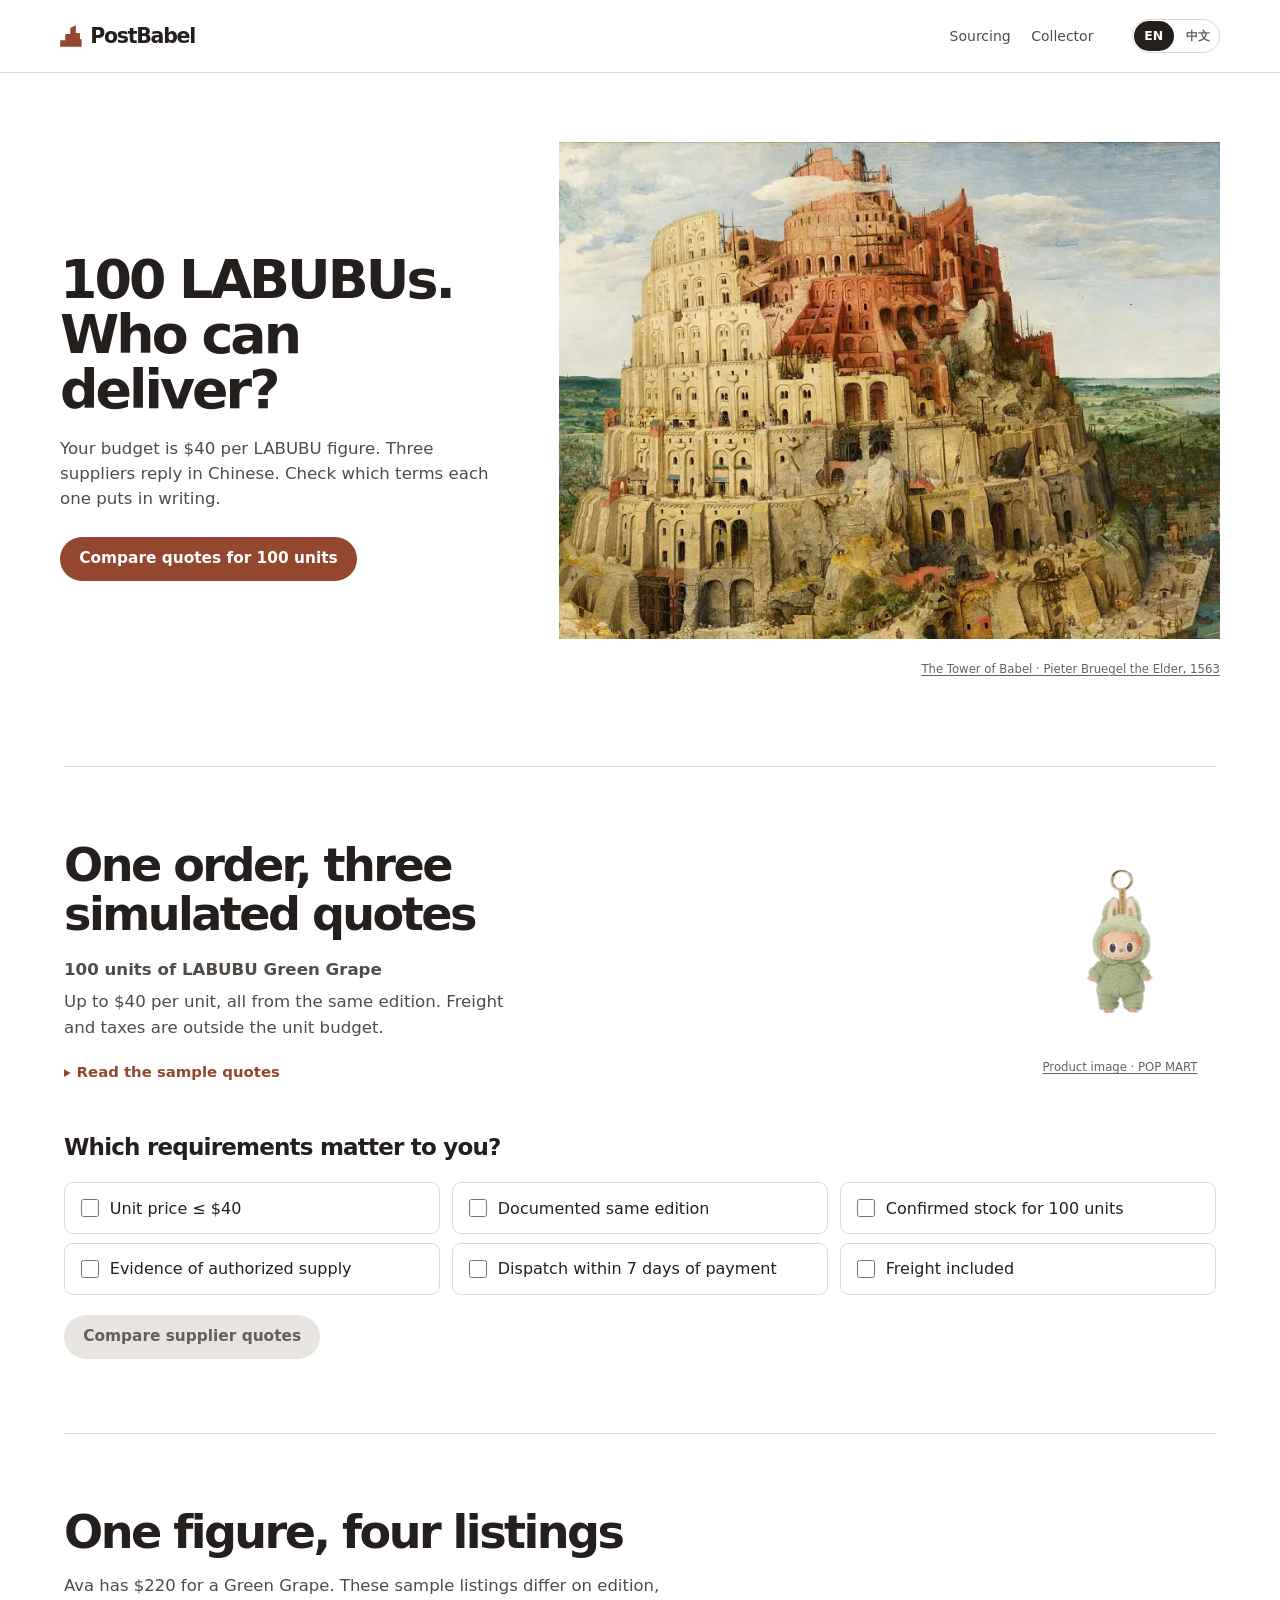
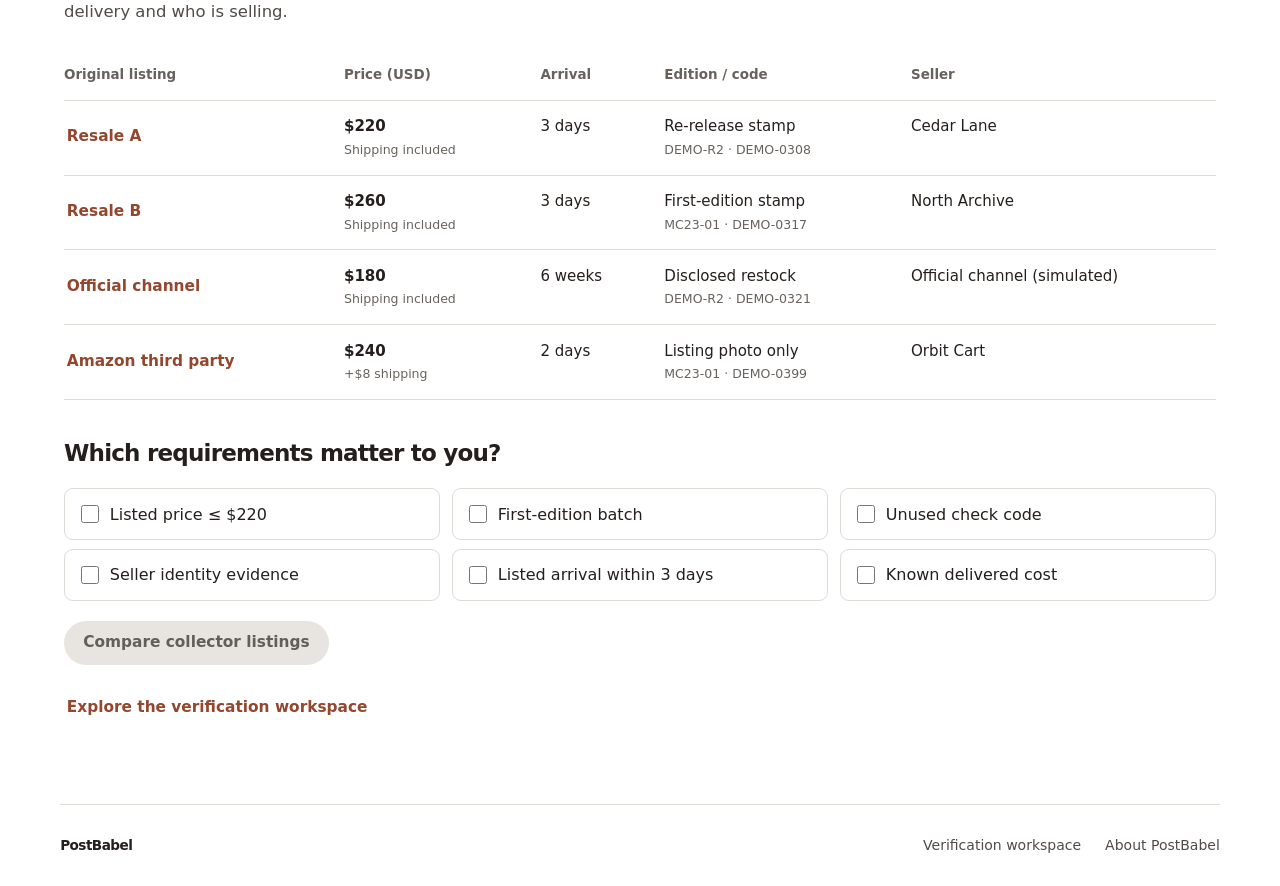
==== docs/index.html @ e01565d7 "Add the four judging materials and prepare the Pages directory" ====
<!doctype html>
<html lang="en">
<head>
  <meta charset="utf-8">
  <meta name="viewport" content="width=device-width, initial-scale=1">
  <meta name="theme-color" content="#ffffff">
  <meta name="description" content="Choose what matters for a LABUBU purchase. Compare the offers, read the original words, and see what to ask next.">
  <title>PostBabel · Compare offers</title>
  <link rel="icon" href="data:,">
  <link rel="preload" as="image" imagesrcset="assets/babel.webp 439w, assets/babel-medium.webp 800w, assets/babel-hero.webp 1240w" imagesizes="(max-width: 760px) 100vw, 55vw" fetchpriority="high">
  <link rel="stylesheet" href="style.css?v=20261121-rules">
  <script defer src="lib/sha256.js"></script>
  <script defer src="data.js?v=20261121-rules"></script>
  <script defer src="engine.js?v=20261121-rules"></script>
  <script defer src="comparison.js?v=20261121-rules"></script>
  <script defer src="views.js?v=20261121-rules"></script>
  <script defer src="story.js?v=20261121-rules"></script>
  <script defer src="locale.js?v=20261121-rules"></script>
  <script defer src="app.js?v=20261121-rules"></script>
</head>
<body data-layout="story">
  <header class="top">
    <div class="topInner">
      <button type="button" class="brand" data-act="home" aria-label="PostBabel home"><i class="brandMark" aria-hidden="true"></i>PostBabel</button>
      <nav id="sectionNav" aria-label="On this page"><a href="#sourcing">Sourcing</a><a href="#collector">Collector</a></nav>
      <nav id="views" aria-label="Console views" hidden></nav>
      <div class="language" role="group" aria-label="Display language">
        <button type="button" data-language="en" data-keep-language lang="en" aria-label="English" aria-pressed="true">EN</button>
        <button type="button" data-language="zh" data-keep-language lang="zh-CN" aria-label="中文" aria-pressed="false">中文</button>
      </div>
    </div>
  </header>
  <main class="shell"><div id="work"></div><aside id="rail" aria-label="Claim tape" hidden></aside></main>
  <footer class="storyFooter"><span>PostBabel</span><div class="footerTools"><button type="button" data-act="begin">Verification workspace</button><button type="button" data-act="settings">About &amp; settings</button></div></footer>
  <dialog id="dialog" aria-labelledby="dialogTitle">
    <div class="dialogbar"><span id="dialogTitle"></span><button type="button" class="quiet" data-act="close">Close ×</button></div>
    <div id="dialogBody"></div>
  </dialog>
  <div id="notice" role="status" aria-live="polite"></div>
</body>
</html>
---- docs/style.css ----
:root {
  color-scheme: light;
  --bg: #fff;
  --panel: #fff;
  --panel2: #f8f7f4;
  --ink: #241f1c;
  --dim: #504b46;
  --muted: #68625d;
  --line: #dedad5;
  --brick: #92472e;
  --brick-dark: #73351f;
  --brick-tint: #f9f1eb;
  --amber: #e6ae71;
  --moss: #3d684d;
  --red: #a64232;
  --font: -apple-system, BlinkMacSystemFont, system-ui, "Segoe UI", "PingFang SC", sans-serif;
  --mono: ui-monospace, "SFMono-Regular", Menlo, Consolas, monospace;
  --gutter: clamp(1rem, 4.7vw, 5rem);
  --page: 85rem;
  --reading: 72rem;
}
* { box-sizing: border-box; }
html { scroll-padding-block-start: 1.5rem; }
body {
  margin: 0;
  min-height: 100vh;
  display: flex;
  flex-direction: column;
  font: 1rem/1.5 var(--font);
  background: var(--bg);
  color: var(--ink);
}
button, input, select, textarea { font: inherit; }
button { border: 0; padding: 0; background: transparent; color: inherit; }
button, select, summary { cursor: pointer; }
button:disabled { cursor: default; }
a { color: var(--brick); text-underline-offset: .2em; }
h1, h2, h3, h4, p, figure { margin: 0; }
:where(a, button, input, summary, select, textarea, [tabindex]):focus-visible {
  outline: 3px solid #2265a9;
  outline-offset: 3px;
}
[hidden] { display: none !important; }

/* Masthead and colophon share the outer edges of the painting spread. */
.top {
  background: var(--bg);
  border-bottom: 1px solid var(--line);
}
.topInner, .storyFooter, .storyHero {
  width: min(var(--page), calc(100% - var(--gutter) * 2));
  margin-inline: auto;
}
.topInner {
  display: flex;
  min-height: 4.5rem;
  align-items: center;
  gap: clamp(1rem, 3vw, 3rem);
}
.brand {
  display: inline-flex;
  align-items: center;
  gap: .53rem;
  min-height: 44px;
  font-size: clamp(1.15rem, 1.6vw, 1.45rem);
  font-weight: 690;
  letter-spacing: -.06em;
  line-height: 1;
}
.brandMark {
  display: inline-block;
  flex: none;
  width: 1.05em;
  height: 1.05em;
  background: var(--brick);
  clip-path: polygon(0 100%, 0 70%, 24% 70%, 24% 41%, 47% 41%, 47% 13%, 73% 0, 73% 36%, 92% 36%, 92% 65%, 100% 65%, 100% 100%);
}
#sectionNav, #views { display: flex; align-items: center; gap: clamp(.5rem, 1.6vw, 1.8rem); }
#sectionNav { margin-inline-start: auto; }
#sectionNav a, #views button, .footerTools :is(a, button) {
  display: inline-flex;
  align-items: center;
  justify-content: center;
  min-height: 44px;
  color: var(--dim);
  text-decoration: none;
  font-size: .875rem;
  font-weight: 520;
}
#sectionNav a, #views button { min-width: 44px; }
#views button.on { color: var(--brick); box-shadow: inset 0 -2px var(--brick); }
.language {
  display: inline-flex;
  align-items: center;
  flex: none;
  position: relative;
  border-radius: 999px;
  isolation: isolate;
}
.language::before {
  position: absolute;
  content: "";
  z-index: -1;
  inset: 5px 0;
  border: 1px solid var(--line);
  border-radius: inherit;
}
.language button {
  position: relative;
  flex: none;
  min-width: 44px;
  min-height: 44px;
  padding: 0 .55rem;
  border-radius: 999px;
  color: var(--muted);
  font-size: .78rem;
  font-weight: 600;
}
.language button[aria-pressed=true] { color: white; }
.language button[aria-pressed=true]::before {
  content: "";
  position: absolute;
  z-index: -1;
  inset: 7px 2px;
  border-radius: inherit;
  background: var(--ink);
}
body[data-layout=workspace] .language { margin-inline-start: auto; }
body[data-layout=story] :is(#views, #rail),
body[data-layout=workspace] #sectionNav { display: none; }
body[data-layout=story] .shell { display: block; width: 100%; max-width: none; padding: 0; }
.shell { flex: 1; }
#work { min-width: 0; }
.storyFooter {
  position: static;
  display: flex;
  align-items: center;
  justify-content: space-between;
  gap: .25rem 2rem;
  flex-wrap: wrap;
  padding-block: 1.15rem;
  border-top: 1px solid var(--line);
  color: var(--muted);
  font-size: .85rem;
}
.storyFooter > span:first-child { color: var(--ink); font-weight: 650; letter-spacing: -.04em; }
.footerTools { display: flex; gap: .25rem 1.5rem; flex-wrap: wrap; }

/* The artwork sets the hero's proportions, without a crop or colour overlay. */
.storyHero {
  display: grid;
  grid-template-columns: minmax(0, .8fr) minmax(0, 1.2fr);
  align-items: center;
  gap: clamp(2rem, 4.5vw, 5rem);
  padding-block: clamp(2.75rem, 5.4vw, 6rem) clamp(3.5rem, 5.8vw, 6.5rem);
}
.storyHeroCopy, .caseIntro, .criteriaForm, .comparisonResult, .evidenceList, .evidenceDialog {
  min-width: 0;
  overflow-wrap: anywhere;
}
.storyHeroCopy { container-type: inline-size; }
.storyHeroCopy h1 {
  font-size: clamp(2.4rem, 12.2cqi, 4.35rem);
  font-weight: 610;
  letter-spacing: -.055em;
  line-height: 1.02;
  text-wrap: balance;
}
.storyHeroCopy p, .caseIntro p {
  max-width: 43ch;
  margin-top: 1.15rem;
  color: var(--dim);
  font-size: clamp(1.04rem, 1.2vw, 1.29rem);
  line-height: 1.52;
  text-wrap: pretty;
}
.storyHeroCopy > :is(.storyPrimary, .storyLink),
.storyHeroCopy > :has(> .storyPrimary) { margin-top: 1.55rem; }
.towerArt { min-width: 0; align-self: center; }
.towerArt picture, .towerArt img { display: block; width: 100%; }
.towerArt img { height: auto; aspect-ratio: 1240 / 932; object-fit: contain; }
.towerArt figcaption, .productArt figcaption {
  margin-top: .52rem;
  color: var(--muted);
  font-size: .73rem;
  line-height: 1.5;
}
.towerArt figcaption { text-align: end; }
.towerArt figcaption a, .productArt figcaption a {
  display: inline-flex;
  align-items: center;
  min-height: 44px;
  color: inherit;
}
.storySection {
  width: min(var(--reading), calc(100% - var(--gutter) * 2));
  margin-inline: auto;
  padding-block: clamp(2.8rem, 5.8vw, 6rem);
  border-top: 1px solid var(--line);
}
.caseIntro {
  display: grid;
  grid-template-columns: minmax(0, 1fr) auto;
  align-items: center;
  gap: clamp(1.3rem, 4vw, 4rem);
}
.storySection h2 {
  max-width: 24ch;
  font-size: clamp(2.2rem, 3.6vw, 3.9rem);
  font-weight: 620;
  letter-spacing: -.055em;
  line-height: 1.06;
  text-wrap: balance;
}
.storySection h3 {
  font-size: clamp(1.45rem, 2.1vw, 2.25rem);
  font-weight: 610;
  letter-spacing: -.04em;
  line-height: 1.2;
}
.productArt { min-width: 0; width: clamp(7.5rem, 15vw, 13rem); margin: 0; }
.productArt img { display: block; width: 100%; height: auto; object-fit: contain; }
.productArt figcaption { text-align: center; }
#sourcingFlow, #collectorFlow { margin-top: clamp(1.75rem, 3vw, 3.3rem); }
.criteriaForm { max-width: 100%; }
.criteriaForm fieldset { min-inline-size: 0; margin: 0; padding: 0; border: 0; }
.criteriaForm legend {
  padding: 0;
  font-size: clamp(1.25rem, 1.8vw, 1.65rem);
  font-weight: 600;
  letter-spacing: -.035em;
  line-height: 1.28;
}
.storySection > p {
  max-width: 60ch;
  margin-top: 1rem;
  color: var(--dim);
  font-size: clamp(1.03rem, 1.25vw, 1.2rem);
  line-height: 1.55;
}
.caseIntro p + p { margin-top: .45rem; }
.storySection details { margin-top: .6rem; color: var(--dim); }
.storySection summary {
  display: list-item;
  width: fit-content;
  max-width: 100%;
  min-height: 44px;
  padding-block: .7rem;
  color: var(--brick);
  font-size: .93rem;
  font-weight: 580;
}
.storySection summary::marker { font-size: .8em; }
.storySection details ul { display: flex; flex-wrap: wrap; gap: .35rem 1rem; list-style: none; padding: 0; margin: 0; }
.storySection details p { margin: .35rem 0 .75rem; max-width: 60ch; }
.storySection .tablewrap { position: relative; max-height: none; overflow: visible; margin-block: 1.65rem; }
#collector > .storyLink { margin-top: 1.3rem; }

.criteriaGrid {
  display: grid;
  grid-template-columns: repeat(3, minmax(0, 1fr));
  gap: .55rem .75rem;
  margin-block: 1.25rem;
}
.criterion {
  display: flex;
  align-items: center;
  gap: .7rem;
  min-width: 0;
  min-height: 3.25rem;
  padding: .82rem 1rem;
  border: 1px solid var(--line);
  border-radius: .55rem;
  background: #fff;
  font-weight: 530;
  line-height: 1.32;
  cursor: pointer;
}
.criterion:has(input:checked) { border-color: var(--brick); background: var(--brick-tint); }
.criterion:has(input:focus-visible) { outline: 3px solid #2265a9; outline-offset: 2px; }
.criterion input[type=checkbox] {
  flex: none;
  appearance: auto;
  margin: 0;
  padding: 0;
  width: 1.1rem;
  height: 1.1rem;
  accent-color: var(--brick);
  cursor: pointer;
}
.storyPrimary, .storyLink, .offerTabs button {
  display: inline-flex;
  align-items: center;
  justify-content: center;
  gap: .5em;
  min-height: 44px;
  max-width: 100%;
  padding: .65rem 1.2rem;
  border-radius: 999px;
  font-size: .96rem;
  font-weight: 580;
  line-height: 1.38;
  text-align: center;
  text-decoration: none;
}
.storyPrimary { background: var(--brick); color: white; }
.storyPrimary:disabled { background: #e8e5e1; color: #625e59; }
.storyLink { padding-inline: .18em; color: var(--brick); text-underline-offset: .23em; }
.offerTabs { display: flex; flex-wrap: wrap; gap: .5rem; margin-block: 1.3rem; }
.offerTabs button { color: var(--dim); border: 1px solid var(--line); }
.offerTabs :is([aria-pressed=true], [aria-selected=true], .active) { color: #fff; border-color: var(--ink); background: var(--ink); }
.comparisonResult { scroll-margin-block: 1.25rem; }
.comparisonResult > h3 { max-width: 34ch; text-wrap: balance; }
.comparisonResult > [data-act=editCriteria] { margin-top: .25rem; padding-inline: 0; }
.comparisonResult > h4 { margin-top: 1.5rem; font-size: clamp(1.35rem, 1.8vw, 1.8rem); letter-spacing: -.035em; font-weight: 610; }
.comparisonResult > p { margin-top: .25rem; color: var(--dim); }
.comparisonResult > p strong { font-weight: 500; }
.comparisonResult > .controls { gap: .3rem 1.2rem; }

.resultGrid {
  display: grid;
  grid-template-columns: minmax(0, .9fr) minmax(0, 1.1fr);
  align-items: start;
  gap: clamp(1.6rem, 4vw, 4rem);
  margin-block: 1.4rem;
}
.resultGrid > * { min-width: 0; }
.radar { display: block; max-width: 100%; margin-inline: auto; }
svg.radar, .radar svg { display: block; width: 100%; height: auto; }
.radar text { font-family: var(--font); fill: var(--dim); }
/* SEAL JUDGE two-area convention: dashed reference and solid offer evidence. */
.radar [data-series=requirements] { fill: #bbb; fill-opacity: .34; stroke: #777; }
.radar [data-series=support] { fill: #464646; fill-opacity: .24; stroke: #303030; }
.radar :is(path, circle), .chartLegend :is(path, circle) { stroke: #303030; }
.radar circle:not([fill=white]) { fill: #303030; }
.chartLegend [stroke-dasharray] { stroke: #777; }
.chartLegend > span { display: inline-flex; align-items: center; gap: .35rem; }
.chartLegend svg { flex: none; }

.chartLegend { display: flex; align-items: center; flex-wrap: wrap; gap: .45rem 1.2rem; color: var(--dim); font-size: .86rem; }
.evidenceList { margin: 0; padding: 0; list-style: none; }
.evidenceList > li { padding-block: .85rem; border-bottom: 1px solid var(--line); }
.evidenceList li:first-child { padding-top: 0; }
.evidenceList strong { font-weight: 620; }
.resultGrid h4 { margin-bottom: .8rem; font-size: 1.12rem; font-weight: 620; letter-spacing: -.025em; }
.evidenceList p { margin-top: .25rem; color: var(--dim); line-height: 1.5; }
.evidenceList p b { font-weight: 540; }
.collectorTable small { color: var(--muted); line-height: 1.4; }

.collectorTable { width: 100%; max-width: 100%; border-collapse: collapse; text-align: start; }
.collectorTable :is(th,td) { padding: .9rem .75rem; border-bottom: 1px solid var(--line); vertical-align: top; overflow-wrap: anywhere; }
.collectorTable th { color: var(--muted); font-size: .84rem; font-weight: 580; text-align: start; }
.collectorTable td { font-size: .94rem; }
.collectorTable :is(th,td):first-child { padding-inline-start: 0; }
.collectorTable :is(th,td):last-child { padding-inline-end: 0; }
.collectorTable button { min-height: 44px; text-align: start; color: var(--brick); }
:lang(zh) :is(.storyHeroCopy h1, .storySection h2, .storySection h3) { line-height: 1.16; letter-spacing: -.035em; }

/* Existing verification workspace. */
.shell{display:grid;grid-template-columns:minmax(0,1fr) clamp(255px,21vw,364px);gap:clamp(22px,2.15vw,46px);max-width:2030px;padding:clamp(25px,3.2vw,64px) clamp(24px,3.5vw,72px) 30px;margin:auto;align-items:start}#work{min-width:0}#rail{position:sticky;top:20px;background:#ffffff;border:1px solid var(--line);border-radius:9px;overflow:hidden;min-height:440px;max-height:calc(100vh - 36px);display:flex;flex-direction:column}.railHead{padding:23px 22px 17px;border-bottom:1px solid var(--line)}.railHead h2{font-size:24px;font-weight:580;letter-spacing:-1.1px}.railTop{display:flex;align-items:center;justify-content:space-between}.count{font:11px var(--mono);color:var(--dim)}.railMeta{display:flex;align-items:center;gap:7px;color:var(--moss);font:11px var(--mono);margin-top:11px}.railMeta.bad{color:var(--red)}.railList{overflow-y:auto;min-height:90px;max-height:57vh;scrollbar-width:thin}.railrow{width:100%;padding:12px 15px 12px 21px;display:grid;grid-template-columns:10px 1fr auto;gap:9px;align-items:center;text-align:left;border-bottom:1px solid #e4e8e3}.railrow:hover{background:#eff4ed}.railrow i{display:block;width:6px;height:6px;border-radius:50%;background:var(--amber)}.railrow.check i,.railrow.attestation i{background:var(--moss)}.railrow.translation i{background:#568099}.railrow.fail i,.railrow.dispute i{background:var(--red)}.railrow code{font-size:12px;color:#233429}.railrow small{color:var(--muted);font:10px var(--mono)}.railrow em{font:10px var(--mono);color:var(--muted);font-style:normal}.railfoot{padding:19px 21px;margin-top:auto;background:#f4f7f2;color:var(--muted);font:10px/1.75 var(--mono);overflow-wrap:anywhere}.railfoot strong{display:block;color:var(--dim);font-weight:500;letter-spacing:.12em}
.kicker,.subcap{font:600 11px/1.5 var(--mono);letter-spacing:.13em;text-transform:uppercase;color:var(--moss)}.kicker{display:flex;align-items:center;gap:9px}.kicker:before{content:'';height:1px;width:24px;background:currentColor}
.actions{display:flex;gap:10px;align-items:center;flex-wrap:wrap;margin:22px 0 0}.primary,.secondary,.pill,.mini,.quiet{border-radius:5px;font-weight:570}.primary{background:var(--amber);color:#211c13;padding:12px 17px;font-size:14px}.secondary{border:1px solid #b9c2b9;color:#304135;padding:11px 15px;font-size:14px}.quiet{color:var(--dim);font-size:13px;padding:7px 9px}.mini,.pill{display:inline-block;background:#f5f7f2;border:1px solid var(--line);color:#3c5144;padding:7px 11px;font-size:12px}.pill.active,.mini.active{border-color:#9a7446;color:#79511b}.metaLine{display:flex;justify-content:space-between;align-items:baseline;gap:15px;margin:28px 0 12px}.metaLine h2{font-size:23px;letter-spacing:-.8px;font-weight:570}.metaLine span{font:11px var(--mono);color:var(--muted)}
.stagehead{display:flex;align-items:flex-end;justify-content:space-between;gap:14px;margin-bottom:18px}.stagehead h1,.viewhead h1{font-size:clamp(34px,3vw,57px);line-height:1.08;letter-spacing:-.052em;font-weight:540;margin:9px 0}.stagehead p,.viewhead p,.lead{font-size:15px;color:var(--dim);max-width:70ch}.stepbar{display:flex;gap:2px;margin-bottom:18px;border-bottom:1px solid var(--line);overflow:auto}.stepbar button{padding:9px 10px 11px;font:11px var(--mono);color:var(--muted);border-bottom:2px solid transparent;white-space:nowrap}.stepbar button.current{border-color:var(--amber);color:#7a541d}.panel{border:1px solid var(--line);background:var(--panel);border-radius:8px;padding:clamp(17px,1.8vw,35px)}.panel+.panel{margin-top:14px}.panel h3,.panel h2{font-weight:580;letter-spacing:-.65px;line-height:1.24}.panel h3{font-size:21px}.panel h2{font-size:27px}.panel p{color:var(--dim)}.panel .subcap{display:block;margin-bottom:9px}.split{display:grid;grid-template-columns:1fr 1fr;gap:16px}.split .panel+.panel{margin:0}.stageNav{display:flex;justify-content:space-between;align-items:center;margin-top:16px}.stepCount,.mono,code,pre{font-family:var(--mono)}.stepCount{font-size:12px;color:var(--muted)}textarea,input,select{background:#ffffff;color:var(--ink);border:1px solid #c8d1c8;border-radius:4px;padding:9px 11px;max-width:100%}textarea{width:100%;min-height:112px;padding:15px;margin-top:13px;resize:vertical;line-height:1.6}.fieldgrid{display:grid;grid-template-columns:1fr 1fr;gap:0 20px}.field{padding:11px 0;border-bottom:1px solid var(--line)}.field small{display:block;color:var(--muted);font:10px var(--mono);letter-spacing:.07em;text-transform:uppercase}.field div{margin-top:3px}.chips{display:flex;gap:7px;flex-wrap:wrap;margin-top:12px}.note{font-size:13px;color:var(--dim);margin-top:12px}.source{font-size:19px;color:#1e3027;line-height:1.86;margin:10px 0}mark{background:#fbf0ce;color:#624814;border-bottom:1px solid var(--amber);border-radius:2px;padding:1px 2px}.gloss{padding:9px 0;border-bottom:1px solid var(--line)}.gloss b{color:#25392a}.gloss span{color:var(--dim);font-size:13px}.chip{display:inline-flex;align-items:center;gap:5px;font:10px var(--mono);letter-spacing:.06em;text-transform:uppercase;padding:5px 7px;border-radius:3px;color:#42544a;background:#eaf0e9;white-space:nowrap}.chip.pass,.chip.green{color:#215e36;background:#e2f1e2}.chip.fail,.chip.red{color:#933724;background:#fbe7e1}.chip.warn{color:#76541e;background:#fbf0d8}.chip.info{color:#3f5b66;background:#e9f0f3}
.result{padding:18px 20px;border-left:3px solid var(--moss);background:#ecf5ec;border-radius:3px;margin-bottom:14px}.result.bad{background:#fcf0ed;border-color:var(--red)}.result h2{font-size:clamp(24px,2.0vw,39px);font-weight:550;letter-spacing:-.04em;margin:6px 0}.result p{color:#405246;font-size:14px}.checks{display:grid;grid-template-columns:1fr 1fr;gap:10px;margin-top:14px}.checks > .check{padding:13px;border:1px solid var(--line);background:#fcfdfb;border-radius:4px;display:flex;justify-content:space-between;align-items:center;gap:6px}.checks > .check small{display:block;color:var(--muted);font-size:12px}.controls{display:flex;gap:8px;flex-wrap:wrap;align-items:center;margin:15px 0}.controls label{color:var(--dim);font-size:12px}.controls select{display:block;font-size:13px;min-width:93px;padding:5px 7px;margin-top:3px}.datatable{width:100%;border-collapse:collapse;text-align:left}.datatable th{font:10px var(--mono);text-transform:uppercase;letter-spacing:.08em;color:var(--muted);padding:9px 10px;border-bottom:1px solid var(--line)}.datatable td{padding:10px;border-bottom:1px solid #e3e8e2;font-size:13px}.datatable tr.selected{background:#f1f6ef}.datatable tr.broken{background:#fae8e3}.datatable button{padding:0;text-align:left;color:#715221}.tablewrap{overflow:auto;max-height:49vh}.viewhead{margin-bottom:17px}.hex{display:block;overflow-wrap:anywhere;font:12px/1.65 var(--mono);color:#3a5d40;background:#f4f6f1;border:1px solid var(--line);border-radius:4px;padding:12px;margin:10px 0}.rolegrid{display:grid;grid-template-columns:repeat(3,1fr);gap:10px;margin:15px 0}.rolegrid .panel{margin:0;padding:17px}.rolegrid p{font-size:13px;margin-top:5px}.metrics{display:flex;gap:12px;align-items:flex-end;height:116px;padding:8px 0 0;margin:12px 0 18px}.bar{flex:1;background:#c8dcc1;border-top:2px solid #6c8f65;border-radius:3px 3px 0 0;min-width:0;display:flex;align-items:flex-start;justify-content:space-between;padding:7px 8px;font:12px var(--mono)}.bar:last-child{background:#adcaa2}.matrix td{padding:5px 9px}.cellscore{font:11px var(--mono);color:#426849}.draft{line-height:1.65;padding-left:22px;color:#243529}.draft li{margin:8px 0}.test{display:flex;justify-content:space-between;border-bottom:1px solid var(--line);padding:8px 0;gap:10px}
dialog{width:min(680px,93vw);max-height:85vh;color:var(--ink);background:var(--panel);border:1px solid #b7c6b6;border-radius:9px;padding:0;box-shadow:0 30px 130px #182c1e35}dialog::backdrop{background:#14241959}.dialogbar{display:flex;justify-content:space-between;align-items:center;padding:12px 20px;border-bottom:1px solid var(--line);font:13px var(--mono)}#dialogBody{padding:19px 21px}pre{font-size:12px;line-height:1.55;white-space:pre-wrap;overflow-wrap:anywhere}.formrow{display:block;margin:12px 0;font-size:13px;color:var(--dim)}.formrow input:not([type=checkbox]){width:100%;margin-top:4px}.formrow input[type=checkbox]{vertical-align:middle}#notice{position:fixed;bottom:23px;left:50%;transform:translateX(-50%);background:#e6efe2;color:#203b2a;border-radius:4px;padding:8px 15px;box-shadow:0 5px 20px #1d321b24;font-size:13px;opacity:0;pointer-events:none}.visible#notice{opacity:1}.muted{color:var(--dim)}.sr{position:absolute;width:1px;height:1px;overflow:hidden;clip-path:inset(50%)}.listempty{padding:25px 20px;color:var(--dim);font-size:13px}

body[data-layout=workspace] .shell { width: 100%; min-width: 0; }
.railTop { flex-wrap: wrap; gap: .35rem 1rem; }
#rail, .split > *, .panel, .rolegrid > * { min-width: 0; }
#rail { z-index: 1; }
.stepbar, .tablewrap {
  min-width: 0;
  width: 100%;
  max-width: 100%;
  overflow-x: auto;
  overscroll-behavior-x: contain;
  scroll-padding-inline: .25rem;
}
.stepbar button { flex: 0 0 auto; min-height: 44px; }
body[data-layout=workspace] :is(.primary, .secondary, .quiet, .mini, .pill, .datatable button, .railrow),
dialog button { min-height: 44px; }
body[data-layout=workspace] button:disabled, dialog button:disabled { opacity: .48; }
.panel .controls { row-gap: .75rem; }
.controls label:has(select) { flex: 0 1 auto; max-width: 100%; }
.controls select[data-filter] {
  min-height: 44px;
  max-width: 100%;
  appearance: auto;
  padding: .4rem .55rem;
  padding-inline-end: 1.4rem;
}
.tablewrap .datatable { width: 100%; }
body[data-view=Tape][data-stage="5"] .tablewrap .datatable { min-width: 36rem; }
body[data-layout=workspace] :is(.source, .field div, .gloss, .stageNav) { overflow-wrap: anywhere; }
.stageNav, .stageNav > div { flex-wrap: wrap; gap: .5rem; }
.stageNav > div { display: flex; align-items: center; }
.evidenceDialog blockquote {
  margin: .75rem 0 1rem;
  padding-inline-start: 1rem;
  border-inline-start: .2rem solid var(--brick);
  color: var(--ink);
  font-size: 1.12rem;
  line-height: 1.65;
}
.evidenceDialog .englishGloss { color: var(--dim); }
.evidenceDialog :is(p, h3) + :is(p, h3), #dialogBody > p + p { margin-top: .85rem; }
html[lang^=zh] .only-en, html[lang^=en] .only-zh { display: none; }
dialog { max-width: calc(100% - 1.5rem); border-color: var(--line); border-radius: .8rem; }
.dialogbar { font: 620 1rem/1.4 var(--font); }
.sourceLink { color: var(--brick); }
#notice {
  z-index: 100;
  width: max-content;
  max-width: min(36rem, calc(100% - 2rem));
  bottom: max(env(safe-area-inset-bottom), 1rem);
  padding: .7rem 1rem;
  border-radius: .65rem;
  background: #302b26;
  color: #fff;
  box-shadow: 0 3px 20px #241f1c26;
  font: 500 .9rem/1.45 var(--font);
  overflow-wrap: anywhere;
}
@media (hover: hover) {
  #sectionNav a:hover, .footerTools :is(a,button):hover, .storyLink:hover, .collectorTable button:hover {
    color: var(--brick-dark);
    text-decoration: underline;
  }
  .storyPrimary:not(:disabled):hover { color: #fff; background: var(--brick-dark); }
  .criterion:hover, .offerTabs button:hover { border-color: var(--brick); }
  #views button:hover { color: var(--brick); }
  button.primary:not(:disabled):hover { background: #edc18c; }
  :is(.secondary, .pill, .mini):not(:disabled):hover { background: #ecf1e9; }
}
@media (prefers-reduced-motion: no-preference) {
  :is(.storyPrimary, .storyLink, .criterion, .offerTabs button, .language button, #sectionNav a) {
    transition: color .14s, background-color .14s, border-color .14s;
  }
}
@media (min-width: 1600px) {
  .railrow { padding-block: 15px; }
  body[data-layout=workspace] :is(.panel p, .datatable td) { font-size: 1rem; }
  .stagehead p, .viewhead p { font-size: 1.12rem; }
}
@media (max-width: 1100px) {
  body[data-layout=workspace] .shell { grid-template-columns: minmax(0,1fr) minmax(12rem, 24%); gap: 1rem; }
  .railHead { padding: 1rem; }
  .checks { grid-template-columns: 1fr; }
}
@media (max-width: 900px) {
  .railTop { justify-content: flex-start; gap: .25rem .75rem; }
  .railTop .count { white-space: nowrap; }
  .railrow { padding-inline: .75rem; }
  .stepbar { gap: 0; }
  .panel .controls { flex-wrap: wrap; gap: .65rem .8rem; }
  .controls label:has(select) { flex: 1 1 7.5rem; }
  .controls select[data-filter] { width: 100%; }
  .criteriaGrid { grid-template-columns: repeat(2, minmax(0, 1fr)); }
}
@media (max-width: 760px) {
  .storyHero {
    grid-template-columns: minmax(0, 1fr);
    gap: 1.6rem;
    padding-block: 2.6rem 2.8rem;
  }
  .storyHeroCopy { max-width: 39rem; }
  .storyHeroCopy h1 { font-size: clamp(2.4rem, 12.2cqi, 3.6rem); }
  .storyHeroCopy p { margin-top: .9rem; }
  .storyHeroCopy > :is(.storyPrimary, .storyLink), .storyHeroCopy > :has(> .storyPrimary) { margin-top: .95rem; }
  .resultGrid { grid-template-columns: minmax(0,1fr); }
  .towerArt figcaption { text-align: start; }
  body[data-layout=workspace] .shell { grid-template-columns: minmax(0,1fr); padding: 1.2rem var(--gutter); }
  body[data-layout=workspace] .topInner { flex-wrap: wrap; gap: 0 1rem; padding-top: .25rem; }
  #views { width: 100%; order: 3; gap: 0; }
  #views button { flex: 1; }
  #rail { position: static; min-height: 0; max-height: none; }
  .railList { max-height: 15rem; }
  .split, .rolegrid { grid-template-columns: minmax(0,1fr); }
  .stagehead { align-items: flex-start; flex-direction: column; }
  .stepbar button { padding-inline: .55rem; }
  .panel { padding: 1rem; }
  .stagehead p { font-size: .93rem; }
}
@media (max-width: 560px) {
  .topInner { gap: .55rem; min-height: 3.6rem; }
  #sectionNav { gap: .35rem; }
  #sectionNav a { font-size: .78rem; }
  .brand { gap: .32rem; font-size: 1.1rem; }
  .language button { padding-inline: .27rem; }
  .caseIntro {
    grid-template-columns: minmax(0, 1fr) 32%;
    gap: .5rem .95rem;
    align-items: start;
  }
  .caseIntro > div:first-child { display: contents; }
  .caseIntro h2, .caseIntro details { grid-column: 1 / -1; }
  .caseIntro p { grid-column: 1; margin: 0; }
  .caseIntro p:first-of-type { margin-top: .5rem; }
  .productArt { grid-column: 2; grid-row: 2 / 4; align-self: center; width: 100%; }
  .productArt img { height: auto; aspect-ratio: 4 / 5; object-fit: cover; }
  .productArt figcaption { margin-top: 0; }

  .criteriaGrid { gap: .5rem; }
  .criterion { padding: .7rem .65rem; font-size: .92rem; }
  .collectorTable :is(th,td) { padding: .65rem .3rem; font-size: .84rem; }
  .storyFooter { padding-block: .85rem; }
  /* Keep the four full source listings in the reading order at phone widths. */
  .collectorTable { display: block; }
  .collectorTable thead {
    position: absolute;
    width: 1px;
    height: 1px;
    overflow: hidden;
    clip-path: inset(50%);
  }
  .collectorTable tbody { display: block; }
  .collectorTable tbody tr {
    display: grid;
    grid-template-columns: minmax(0, 1fr) minmax(6rem, auto);
    gap: .45rem 1rem;
    border-top: 1px solid var(--line);
    padding-block: .85rem;
  }
  .collectorTable tbody tr:last-child { border-bottom: 1px solid var(--line); }
  .collectorTable tbody :is(th, td) { padding: 0; border: 0; color: var(--dim); font-size: .91rem; }
  .collectorTable tbody th { align-self: center; }
  .collectorTable th button { padding-inline: 0; justify-content: flex-start; text-align: start; font-size: 1rem; }
  .collectorTable td:nth-child(2) { text-align: end; }
  .collectorTable td:nth-child(2) strong { color: var(--ink); font-size: 1.12rem; }
  .collectorTable td:nth-child(n+3) { grid-column: 1 / -1; display: grid; grid-template-columns: 6.5rem minmax(0,1fr); gap: 0 .5rem; }
  .collectorTable td:nth-child(n+3)::before { color: var(--muted); font-size: .82rem; align-self: baseline; }
  .collectorTable td:nth-child(3)::before { content: var(--arrival-label) / ""; }
  .collectorTable td:nth-child(4)::before { content: var(--edition-label) / ""; }
  .collectorTable td:nth-child(5)::before { content: var(--seller-label) / ""; }
  .collectorTable td:nth-child(4) br { display: none; }
  .collectorTable td:nth-child(4) small { grid-column: 2; }
  .collectorTable { --arrival-label: "Arrival"; --edition-label: "Edition / code"; --seller-label: "Seller"; }
  .collectorTable:lang(zh) { --arrival-label: "预计到货"; --edition-label: "版次／防伪码"; --seller-label: "卖家"; }

  .footerTools { column-gap: .95rem; }
  .footerTools :is(a,button) { font-size: .8rem; }
}
@media (forced-colors: active) {
  .brandMark { background: CanvasText; }
  .language button[aria-pressed=true], .offerTabs [aria-pressed=true], .criterion:has(input:checked) {
    outline: 2px solid Highlight;
    outline-offset: -2px;
  }
  .storyPrimary { border: 1px solid ButtonText; }
}
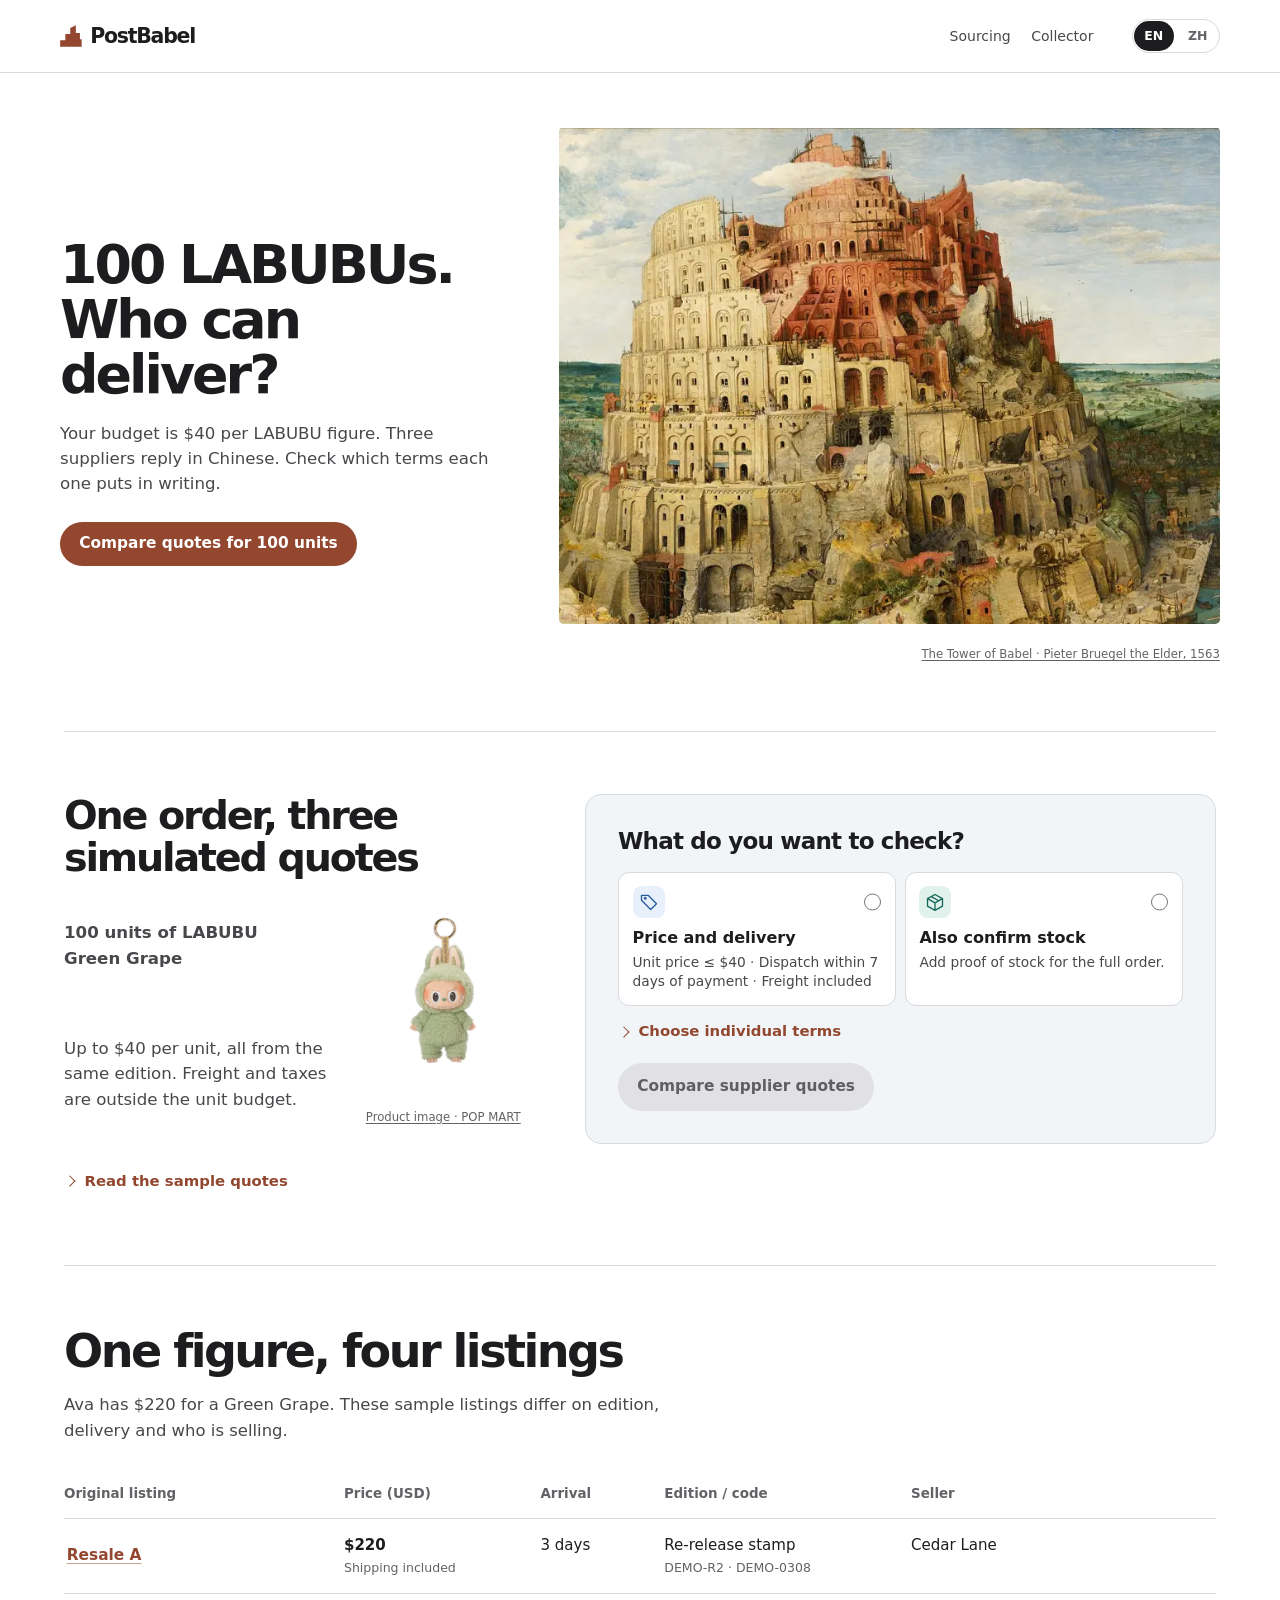
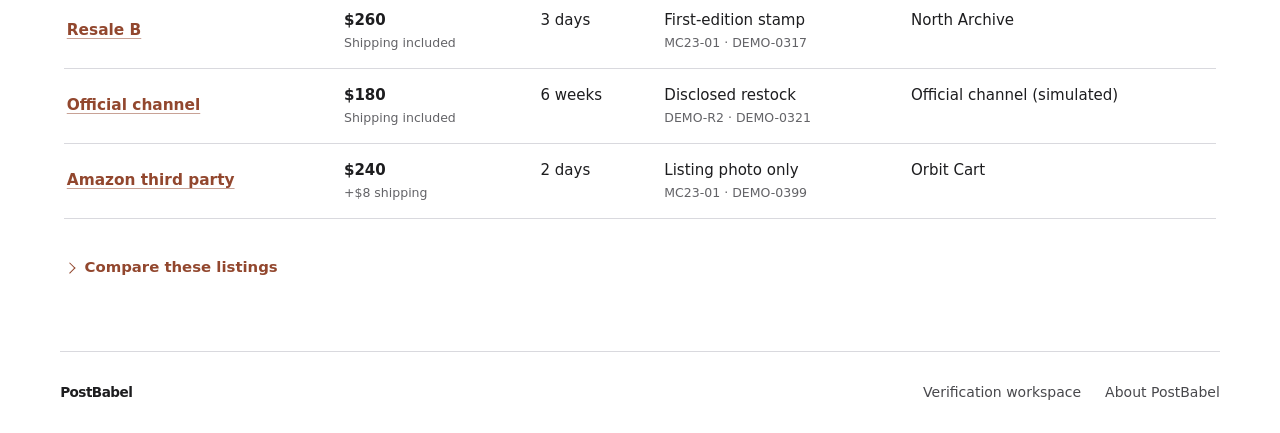
==== commit 8035249a: "Simplify the buyer journey for one-handed use and surface submission files" ====
--- a/docs/index.html
+++ b/docs/index.html
@@ -2,21 +2,21 @@
 <html lang="en">
 <head>
   <meta charset="utf-8">
-  <meta name="viewport" content="width=device-width, initial-scale=1">
+  <meta name="viewport" content="width=device-width, initial-scale=1, viewport-fit=cover">
   <meta name="theme-color" content="#ffffff">
   <meta name="description" content="Choose what matters for a LABUBU purchase. Compare the offers, read the original words, and see what to ask next.">
   <title>PostBabel · Compare offers</title>
   <link rel="icon" href="data:,">
   <link rel="preload" as="image" imagesrcset="assets/babel.webp 439w, assets/babel-medium.webp 800w, assets/babel-hero.webp 1240w" imagesizes="(max-width: 760px) 100vw, 55vw" fetchpriority="high">
-  <link rel="stylesheet" href="style.css?v=20261121-rules">
+  <link rel="stylesheet" href="style.css?v=20261121-buyer2">
   <script defer src="lib/sha256.js"></script>
-  <script defer src="data.js?v=20261121-rules"></script>
-  <script defer src="engine.js?v=20261121-rules"></script>
-  <script defer src="comparison.js?v=20261121-rules"></script>
-  <script defer src="views.js?v=20261121-rules"></script>
-  <script defer src="story.js?v=20261121-rules"></script>
-  <script defer src="locale.js?v=20261121-rules"></script>
-  <script defer src="app.js?v=20261121-rules"></script>
+  <script defer src="data.js?v=20261121-buyer2"></script>
+  <script defer src="engine.js?v=20261121-buyer2"></script>
+  <script defer src="comparison.js?v=20261121-buyer2"></script>
+  <script defer src="views.js?v=20261121-buyer2"></script>
+  <script defer src="story.js?v=20261121-buyer2"></script>
+  <script defer src="locale.js?v=20261121-buyer2"></script>
+  <script defer src="app.js?v=20261121-buyer2"></script>
 </head>
 <body data-layout="story">
   <header class="top">
@@ -26,7 +26,7 @@
       <nav id="views" aria-label="Console views" hidden></nav>
       <div class="language" role="group" aria-label="Display language">
         <button type="button" data-language="en" data-keep-language lang="en" aria-label="English" aria-pressed="true">EN</button>
-        <button type="button" data-language="zh" data-keep-language lang="zh-CN" aria-label="中文" aria-pressed="false">中文</button>
+        <button type="button" data-language="zh" data-keep-language aria-label="Chinese" aria-pressed="false"><span class="only-en" lang="en">ZH</span><span class="only-zh" lang="zh-CN">中文</span></button>
       </div>
     </div>
   </header>
--- a/docs/style.css
+++ b/docs/style.css
@@ -37,7 +37,7 @@
 a { color: var(--brick); text-underline-offset: .2em; }
 h1, h2, h3, h4, p, figure { margin: 0; }
 :where(a, button, input, summary, select, textarea, [tabindex]):focus-visible {
-  outline: 3px solid #2265a9;
+  outline: 3px solid var(--brick);
   outline-offset: 3px;
 }
 [hidden] { display: none !important; }
@@ -131,6 +131,15 @@
 body[data-layout=story] .shell { display: block; width: 100%; max-width: none; padding: 0; }
 .shell { flex: 1; }
 #work { min-width: 0; }
+body[data-layout=story] {
+  --ink: #1d1d1f;
+  --dim: #48484c;
+  --muted: #636367;
+  --line: #d9d9de;
+  --panel2: #f5f5f7;
+  --offer-support-color: var(--brick);
+  --requirement-color: #49494e;
+}
 .storyFooter {
   position: static;
   display: flex;
@@ -152,7 +161,7 @@
   grid-template-columns: minmax(0, .8fr) minmax(0, 1.2fr);
   align-items: center;
   gap: clamp(2rem, 4.5vw, 5rem);
-  padding-block: clamp(2.75rem, 5.4vw, 6rem) clamp(3.5rem, 5.8vw, 6.5rem);
+  padding-block: clamp(2.5rem, 4.25vw, 5rem);
 }
 .storyHeroCopy, .caseIntro, .criteriaForm, .comparisonResult, .evidenceList, .evidenceDialog {
   min-width: 0;
@@ -178,7 +187,7 @@
 .storyHeroCopy > :has(> .storyPrimary) { margin-top: 1.55rem; }
 .towerArt { min-width: 0; align-self: center; }
 .towerArt picture, .towerArt img { display: block; width: 100%; }
-.towerArt img { height: auto; aspect-ratio: 1240 / 932; object-fit: contain; }
+.towerArt img { height: auto; aspect-ratio: 1240 / 932; object-fit: contain; border-radius: .3rem; }
 .towerArt figcaption, .productArt figcaption {
   margin-top: .52rem;
   color: var(--muted);
@@ -195,7 +204,7 @@
 .storySection {
   width: min(var(--reading), calc(100% - var(--gutter) * 2));
   margin-inline: auto;
-  padding-block: clamp(2.8rem, 5.8vw, 6rem);
+  padding-block: clamp(2.25rem, 4.8vw, 5rem);
   border-top: 1px solid var(--line);
 }
 .caseIntro {
@@ -241,16 +250,32 @@
 .caseIntro p + p { margin-top: .45rem; }
 .storySection details { margin-top: .6rem; color: var(--dim); }
 .storySection summary {
-  display: list-item;
+  display: flex;
+  align-items: center;
+  gap: .65rem;
   width: fit-content;
   max-width: 100%;
   min-height: 44px;
-  padding-block: .7rem;
+  padding-block: .55rem;
   color: var(--brick);
   font-size: .93rem;
   font-weight: 580;
-}
-.storySection summary::marker { font-size: .8em; }
+  line-height: 1.35;
+  list-style: none;
+  border-radius: .22rem;
+}
+.storySection summary::-webkit-details-marker { display: none; }
+.storySection summary::before {
+  content: "";
+  flex: none;
+  width: .42rem;
+  height: .42rem;
+  margin-inline: .1rem .05rem;
+  border: solid currentColor;
+  border-width: 1.75px 1.75px 0 0;
+  transform: rotate(45deg);
+}
+.storySection details[open] > summary::before { transform: rotate(135deg); }
 .storySection details ul { display: flex; flex-wrap: wrap; gap: .35rem 1rem; list-style: none; padding: 0; margin: 0; }
 .storySection details p { margin: .35rem 0 .75rem; max-width: 60ch; }
 .storySection .tablewrap { position: relative; max-height: none; overflow: visible; margin-block: 1.65rem; }
@@ -277,8 +302,9 @@
   cursor: pointer;
 }
 .criterion:has(input:checked) { border-color: var(--brick); background: var(--brick-tint); }
-.criterion:has(input:focus-visible) { outline: 3px solid #2265a9; outline-offset: 2px; }
-.criterion input[type=checkbox] {
+.criterion:has(input:focus-visible) { outline: 3px solid var(--brick); outline-offset: 3px; }
+.criterion input:focus-visible { outline: none; }
+.criterion input:is([type=checkbox], [type=radio]) {
   flex: none;
   appearance: auto;
   margin: 0;
@@ -288,6 +314,61 @@
   accent-color: var(--brick);
   cursor: pointer;
 }
+.criteriaForm[data-compare=sourcing] {
+  padding: clamp(1rem, 2.5vw, 2rem);
+  border: 1px solid #d6dce3;
+  border-radius: 1rem;
+  background: #f2f5f8;
+}
+.orderChoices {
+  display: grid;
+  grid-template-columns: repeat(2, minmax(0, 1fr));
+  gap: .55rem;
+  margin-top: 1rem;
+}
+.orderPreset {
+  align-items: start;
+  padding: .8rem .85rem;
+  border-radius: .7rem;
+}
+.orderPreset input[type=radio] { margin-top: .1rem; }
+.orderPreset > span { min-width: 0; }
+.uiIcon { display: inline-block; flex: none; width: 1.25rem; height: 1.25rem; vertical-align: middle; }
+.orderPreset:has(.choiceIcon) {
+  display: grid;
+  grid-template: "icon radio" auto "copy copy" auto / 1fr auto;
+  align-content: start;
+  align-items: center;
+  gap: .55rem;
+}
+.orderPreset:has(.choiceIcon) input { grid-area: radio; justify-self: end; margin: 0; }
+.orderPreset .choiceCopy { grid-area: copy; }
+.choiceIcon {
+  grid-area: icon;
+  display: inline-grid;
+  place-items: center;
+  width: 2rem;
+  height: 2rem;
+  border-radius: .55rem;
+}
+.orderPreset[data-option=delivery] .choiceIcon { background: #e8f0fc; color: #275d9a; }
+.orderPreset[data-option=stock] .choiceIcon { background: #e1f2ed; color: #17685a; }
+.orderPreset:has(input:checked) { box-shadow: inset 0 0 0 1px var(--brick); }
+.orderPreset strong, .orderPreset small { display: block; }
+.orderPreset strong { font-size: 1rem; font-weight: 620; }
+.orderPreset small { margin-top: .3rem; color: var(--dim); font-size: .86rem; font-weight: 400; line-height: 1.45; }
+.orderTermsList {
+  margin: .65rem 0;
+  padding: 0;
+  list-style: none;
+  color: var(--dim);
+  font-size: .88rem;
+  line-height: 1.5;
+}
+.orderPreset small i, .orderTermsList i { color: var(--muted); font-style: normal; }
+.criteriaForm details { margin: .2rem 0 .6rem; }
+.criteriaForm details .criteriaGrid { margin: .3rem 0 1rem; }
+.criteriaForm[data-compare=sourcing] .criteriaGrid { grid-template-columns: repeat(2, minmax(0,1fr)); }
 .storyPrimary, .storyLink, .offerTabs button {
   display: inline-flex;
   align-items: center;
@@ -303,19 +384,75 @@
   text-align: center;
   text-decoration: none;
 }
-.storyPrimary { background: var(--brick); color: white; }
-.storyPrimary:disabled { background: #e8e5e1; color: #625e59; }
-.storyLink { padding-inline: .18em; color: var(--brick); text-underline-offset: .23em; }
-.offerTabs { display: flex; flex-wrap: wrap; gap: .5rem; margin-block: 1.3rem; }
-.offerTabs button { color: var(--dim); border: 1px solid var(--line); }
-.offerTabs :is([aria-pressed=true], [aria-selected=true], .active) { color: #fff; border-color: var(--ink); background: var(--ink); }
+.storyPrimary { background: var(--brick); color: white; font-weight: 600; }
+.storyPrimary:disabled { background: #e1e1e4; color: #5e5e63; }
+.storyLink {
+  padding-inline: .18em;
+  border-radius: .25rem;
+  color: var(--brick);
+  text-decoration: underline;
+  text-decoration-color: color-mix(in srgb, currentColor 50%, transparent);
+  text-underline-offset: .22em;
+}
+.offerTabs {
+  display: grid;
+  grid-template-columns: repeat(3, minmax(0,1fr));
+  gap: .25rem;
+  margin-block: 1rem;
+  padding: .25rem;
+  border-radius: .85rem;
+  background: var(--panel2);
+}
+#collectorFlow .offerTabs { grid-template-columns: repeat(4, minmax(0,1fr)); }
+.offerTabs button {
+  display: flex;
+  flex-direction: column;
+  gap: .15rem;
+  min-width: 0;
+  min-height: 3.3rem;
+  padding: .45rem .4rem;
+  border: 1px solid transparent;
+  border-radius: .65rem;
+  color: var(--dim);
+  line-height: 1.25;
+  overflow-wrap: anywhere;
+}
+.offerTabs button small { font-size: .8rem; font-weight: 450; font-variant-numeric: tabular-nums; }
+.offerTabs button[aria-pressed=true] { color: #fff; background: var(--ink); }
 .comparisonResult { scroll-margin-block: 1.25rem; }
 .comparisonResult > h3 { max-width: 34ch; text-wrap: balance; }
-.comparisonResult > [data-act=editCriteria] { margin-top: .25rem; padding-inline: 0; }
-.comparisonResult > h4 { margin-top: 1.5rem; font-size: clamp(1.35rem, 1.8vw, 1.8rem); letter-spacing: -.035em; font-weight: 610; }
-.comparisonResult > p { margin-top: .25rem; color: var(--dim); }
-.comparisonResult > p strong { font-weight: 500; }
-.comparisonResult > .controls { gap: .3rem 1.2rem; }
+.resultSummary { max-width: 65ch; color: var(--dim); line-height: 1.5; }
+.resultSummary strong { display: block; margin-bottom: .2rem; color: var(--ink); font-size: 1.05rem; font-weight: 620; }
+.nextQuestion {
+  margin-top: 1.1rem;
+  padding: clamp(1rem, 2vw, 1.6rem);
+  border-radius: 1rem;
+  background: #faf4ee;
+}
+.nextQuestion h4 { color: var(--ink); font-size: 1.13rem; font-weight: 620; letter-spacing: -.025em; }
+.questionTitle { display: flex; align-items: center; gap: .5rem; }
+.questionTitle .uiIcon { color: var(--brick); }
+.nextQuestion p { max-width: 57ch; margin-block: .35rem .9rem; color: var(--dim); font-size: 1rem; line-height: 1.55; }
+.buyerDock .storyPrimary { min-width: 44px; min-height: 3rem; }
+.nextQuestion [data-copied=true] { background: var(--ink); }
+.nextQuestion .doneGlyph, .nextQuestion [data-copied=true] .copyGlyph { display: none; }
+.nextQuestion [data-copied=true] .doneGlyph { display: inline-block; }
+.nextQuestion [data-copied=true]:not(:has(.doneGlyph))::before {
+  content: "";
+  width: .65em;
+  height: .36em;
+  border: solid currentColor;
+  border-width: 0 0 2px 2px;
+  transform: translateY(-.09em) rotate(-45deg);
+}
+.comparisonResult > .controls { gap: .15rem 1rem; margin-block: .4rem; }
+.storySection .evidenceDetail {
+  margin-top: .1rem;
+  border-block: 1px solid var(--line);
+}
+.evidenceDetail > summary { width: 100%; min-height: 3.25rem; color: var(--ink); }
+.evidenceDetail > summary::before { order: 1; margin-inline-start: auto; margin-inline-end: .35rem; }
+.evidenceDetail > .storyLink { margin-inline-end: .8rem; margin-bottom: .45rem; }
 
 .resultGrid {
   display: grid;
@@ -405,19 +542,29 @@
 .evidenceDialog .englishGloss { color: var(--dim); }
 .evidenceDialog :is(p, h3) + :is(p, h3), #dialogBody > p + p { margin-top: .85rem; }
 html[lang^=zh] .only-en, html[lang^=en] .only-zh { display: none; }
-dialog { max-width: calc(100% - 1.5rem); border-color: var(--line); border-radius: .8rem; }
+dialog { max-width: calc(100% - 1.5rem); border-color: var(--line); border-radius: .9rem; box-shadow: 0 12px 48px #14141826; }
+dialog::backdrop { background: #17171955; }
 .dialogbar { font: 620 1rem/1.4 var(--font); }
+.dialogbar .quiet { color: var(--brick); }
+#dialogBody textarea[readonly] {
+  min-height: 9rem;
+  padding: .85rem 1rem;
+  border: 1px solid var(--line);
+  border-radius: .65rem;
+  background: var(--panel2);
+  font-size: 1rem;
+}
 .sourceLink { color: var(--brick); }
 #notice {
   z-index: 100;
   width: max-content;
   max-width: min(36rem, calc(100% - 2rem));
-  bottom: max(env(safe-area-inset-bottom), 1rem);
+  bottom: calc(1rem + env(safe-area-inset-bottom, 0px));
   padding: .7rem 1rem;
-  border-radius: .65rem;
-  background: #302b26;
+  border-radius: .85rem;
+  background: var(--ink);
   color: #fff;
-  box-shadow: 0 3px 20px #241f1c26;
+  box-shadow: 0 3px 16px #1616191a;
   font: 500 .9rem/1.45 var(--font);
   overflow-wrap: anywhere;
 }
@@ -427,15 +574,44 @@
     text-decoration: underline;
   }
   .storyPrimary:not(:disabled):hover { color: #fff; background: var(--brick-dark); }
-  .criterion:hover, .offerTabs button:hover { border-color: var(--brick); }
+  .criterion:hover { border-color: var(--brick); }
+  .offerTabs button:not([aria-pressed=true]):hover { background: #e6e6e9; }
+  .storySection summary:hover { color: var(--brick-dark); text-decoration: underline; text-underline-offset: .22em; }
+  .nextQuestion .storyPrimary[data-copied=true]:hover { background: var(--ink); }
   #views button:hover { color: var(--brick); }
   button.primary:not(:disabled):hover { background: #edc18c; }
   :is(.secondary, .pill, .mini):not(:disabled):hover { background: #ecf1e9; }
 }
 @media (prefers-reduced-motion: no-preference) {
-  :is(.storyPrimary, .storyLink, .criterion, .offerTabs button, .language button, #sectionNav a) {
+  :is(.storyPrimary, .storyLink, .criterion, .offerTabs button, .language button, #sectionNav a, #notice) {
     transition: color .14s, background-color .14s, border-color .14s;
   }
+  #notice { transition: opacity .12s; }
+}
+@media (prefers-reduced-motion: reduce) {
+  html { scroll-behavior: auto; }
+}
+@media (min-width: 1000px) {
+  #sourcing {
+    display: grid;
+    grid-template-columns: minmax(0, .84fr) minmax(0, 1.16fr);
+    align-items: start;
+    gap: clamp(2.5rem, 5vw, 5rem);
+  }
+  #sourcingFlow { min-width: 0; margin-top: 0; }
+  .caseIntro {
+    grid-template-columns: minmax(0, 1fr) minmax(7rem, 34%);
+    gap: .65rem 1rem;
+  }
+  .caseIntro > div:first-child { display: contents; }
+  .caseIntro h2, .caseIntro details { grid-column: 1 / -1; }
+  .caseIntro h2 { margin-bottom: .3rem; font-size: clamp(2.25rem, 3.1vw, 3.25rem); }
+  .caseIntro p { grid-column: 1; margin: 0; font-size: 1.04rem; }
+  .caseIntro p + p { margin-top: 0; }
+  .productArt { grid-column: 2; grid-row: 2 / 4; width: 100%; }
+  .productArt img { aspect-ratio: 4 / 5; object-fit: cover; }
+  #sourcingFlow .resultGrid { grid-template-columns: minmax(0,1fr); }
+  #sourcingFlow .resultGrid figure { width: min(100%, 31rem); }
 }
 @media (min-width: 1600px) {
   .railrow { padding-block: 15px; }
@@ -460,8 +636,8 @@
 @media (max-width: 760px) {
   .storyHero {
     grid-template-columns: minmax(0, 1fr);
-    gap: 1.6rem;
-    padding-block: 2.6rem 2.8rem;
+    gap: 1.25rem;
+    padding-block: 2rem 1.5rem;
   }
   .storyHeroCopy { max-width: 39rem; }
   .storyHeroCopy h1 { font-size: clamp(2.4rem, 12.2cqi, 3.6rem); }
@@ -494,14 +670,19 @@
   }
   .caseIntro > div:first-child { display: contents; }
   .caseIntro h2, .caseIntro details { grid-column: 1 / -1; }
-  .caseIntro p { grid-column: 1; margin: 0; }
-  .caseIntro p:first-of-type { margin-top: .5rem; }
+  .caseIntro p { grid-column: 1; margin: 0; font-size: 1rem; line-height: 1.43; }
+  .caseIntro p + p, .caseIntro details { margin-top: 0; }
+  #sourcingFlow { margin-top: 1rem; }
   .productArt { grid-column: 2; grid-row: 2 / 4; align-self: center; width: 100%; }
-  .productArt img { height: auto; aspect-ratio: 4 / 5; object-fit: cover; }
+  .productArt img { height: auto; aspect-ratio: 1; object-fit: contain; }
   .productArt figcaption { margin-top: 0; }
 
   .criteriaGrid { gap: .5rem; }
   .criterion { padding: .7rem .65rem; font-size: .92rem; }
+  #collectorFlow .offerTabs { grid-template-columns: repeat(2, minmax(0,1fr)); }
+  .offerTabs button { font-size: .9rem; }
+  .orderPreset { gap: .45rem; }
+  .orderPreset strong { font-size: .94rem; }
   .collectorTable :is(th,td) { padding: .65rem .3rem; font-size: .84rem; }
   .storyFooter { padding-block: .85rem; }
   /* Keep the four full source listings in the reading order at phone widths. */
@@ -540,6 +721,42 @@
   .footerTools { column-gap: .95rem; }
   .footerTools :is(a,button) { font-size: .8rem; }
 }
+@media (max-width: 360px) {
+  .topInner { width: calc(100% - .875rem); gap: .25rem; flex-wrap: wrap; }
+  .brand { gap: .2rem; font-size: 1rem; }
+  #sectionNav { gap: .15rem; }
+  .orderChoices { grid-template-columns: minmax(0,1fr); gap: .35rem; }
+  .orderPreset { min-height: 44px; padding: .6rem .75rem; }
+  .orderPreset:has(.choiceIcon) { grid-template: "icon copy radio" auto / auto minmax(0,1fr) auto; }
+}
+
+/* Leave the actual order brief above the radio choices after following the hero link. */
+@media (max-width: 600px), (pointer: coarse) and (max-width: 999px) {
+  #sourcingFlow:has(.criteriaForm) {
+    scroll-margin-block-start: clamp(0px, calc(80svh - 20.5rem), 13rem);
+  }
+}
+/* Keep the real submit/copy button in keyboard order when it moves into thumb reach. */
+@media (max-width: 600px), (pointer: coarse) and (max-height: 640px) {
+  html { --buyer-bar-size: calc(max(3rem, 44px) + 1rem + 1px + env(safe-area-inset-bottom, 0px)); }
+  html:has(#sourcingFlow[data-dock=on]) { scroll-padding-block-end: calc(var(--buyer-bar-size) + .65rem); }
+  #sourcingFlow { padding-block-end: calc(var(--buyer-bar-size) - max(3rem, 44px)); }
+  #sourcingFlow[data-dock=on] { padding-block-end: var(--buyer-bar-size); }
+  .buyerDock .storyPrimary { width: min(100%, 29rem); }
+  #sourcingFlow[data-dock=on] .buyerDock {
+    position: fixed;
+    inset-inline: 0;
+    bottom: 0;
+    z-index: 5;
+    display: flex;
+    justify-content: center;
+    padding: .5rem max(var(--gutter), env(safe-area-inset-right, 0px))
+      calc(.5rem + env(safe-area-inset-bottom, 0px)) max(var(--gutter), env(safe-area-inset-left, 0px));
+    border-top: 1px solid var(--line);
+    background: #fff;
+  }
+  body:has(#sourcingFlow[data-dock=on]) #notice { bottom: calc(var(--buyer-bar-size) + .5rem); }
+}
 @media (forced-colors: active) {
   .brandMark { background: CanvasText; }
   .language button[aria-pressed=true], .offerTabs [aria-pressed=true], .criterion:has(input:checked) {
